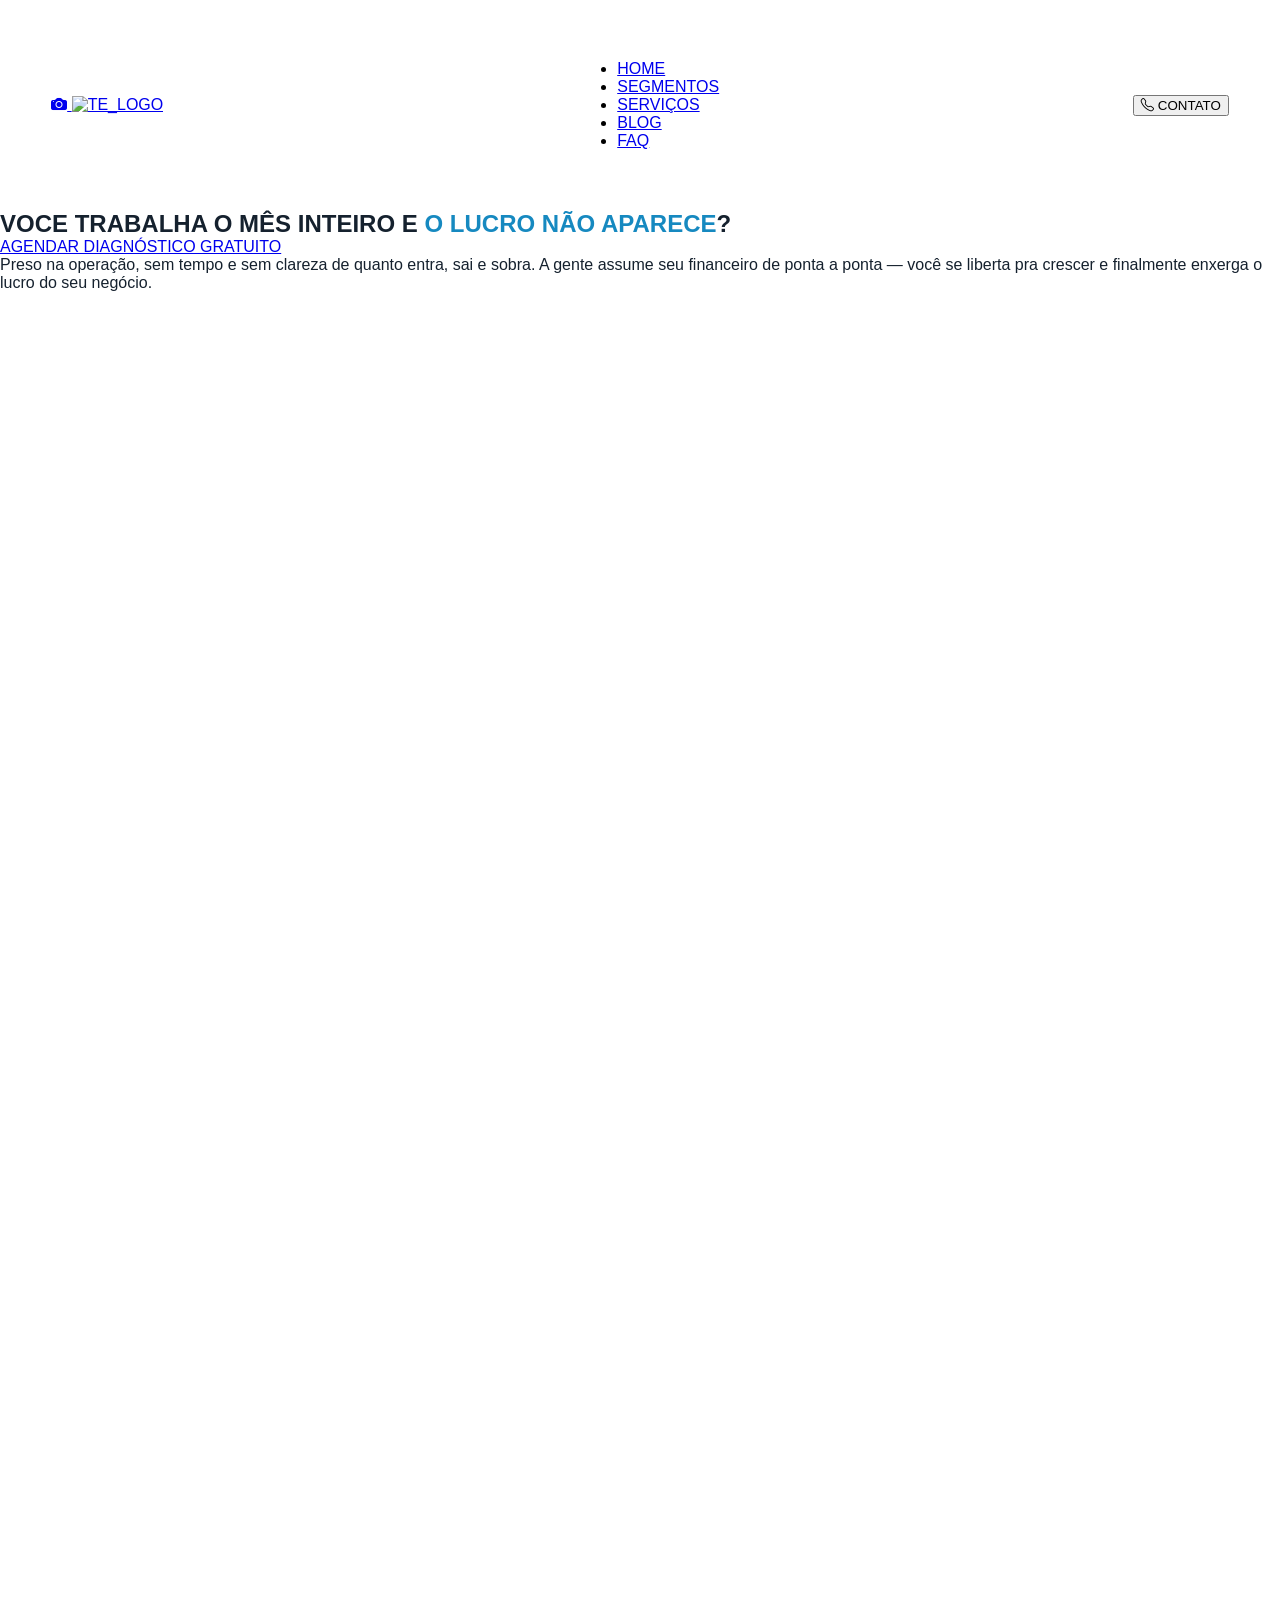
==== index.html @ 040a520a "mandando os arquivos" ====
<!DOCTYPE html>
<html lang="pt-BR">
<head>
    <meta charset="UTF-8">
    <meta name="viewport" content="width=device-width, initial-scale=1.0">
    <title>Landing Page Terceirize</title>
    <link rel="stylesheet" href="css/style.css">
    <link rel="stylesheet" href="https://cdn.jsdelivr.net/npm/bootstrap-icons@1.13.1/font/bootstrap-icons.min.css">
</head>
<body>
    <header id="base">
        <div class="container">

            <div class="flex">
                
                <div class="media_slot"
                    data-type="img"
                    data-txt-type="row"
                    data-content="[Terceirize_Empresas.Logo]">

                    <a href="#home">
                        <i class="bi bi-camera-fill"></i>
                        <img src="" alt="TE_logo">
                    </a>

                </div><!--media_slot-->

                <nav>
                    <ul>
                        <li><a href="#home">home</a></li>
                        <li><a href="#segmentos">segmentos</a></li>
                        <li><a href="#serviços">serviços</a></li>
                        <li><a href="#blog">blog</a></li>
                        <li><a href="#faq">faq</a></li>
                    </ul>
                </nav>

                
                <div class="contato" data-type="btn">
                    <a href="#contato">
                        <button>
                            <i class="bi bi-telephone"></i>
                            contato
                        </button>
                    </a>
                </div>

            </div><!--flex-->

        </div><!--container-->
    </header>
    
    <section class="banner">
        <h1 data-type="txt">voce trabalha o mês inteiro e <span class="destaque"> o lucro não aparece</span><span class="per_mark">?</span></h1>

        <div class="container">

            <a href="#diagnostico" class="agendar" data-type="btn">agendar diagnóstico gratuito</a>

            <p data-type="txt">
                Preso na operação, sem tempo e sem clareza de quanto entra, sai e sobra. A gente assume seu financeiro de ponta a ponta — você se liberta pra crescer e finalmente 
                <span class="line">enxerga o lucro do seu negócio.</span>
            </p>
        </div>
    </section>
</body>
</html>
---- css/style.css ----
html {
    scroll-behavior: smooth;
    height: 500vh;
}

* {
    margin: 0;
    top: 0;
    box-sizing: border-box;
    font-family: "Poppins", sans-serif;
}

:root {
    --txt_color : #15212E;
    --opacity: 0.9;
    --destaque_color: #1689C0;
}

body {
    cursor: default;
}

button,
a {
    cursor: pointer;
    text-transform: uppercase;
}

h1 {
    text-transform: uppercase;
}

[data-type = "txt"] {
    color: var(--txt_color);
}

.destaque {
    color: var(--destaque_color);
}

.container {
    margin: auto;
}

header .container {
    max-width: 1280px;
}

header .flex {
    display: flex;
    align-items: center;
    justify-content: space-between;
}

header {
    width: 100%;
    padding: 60px 4%;
}
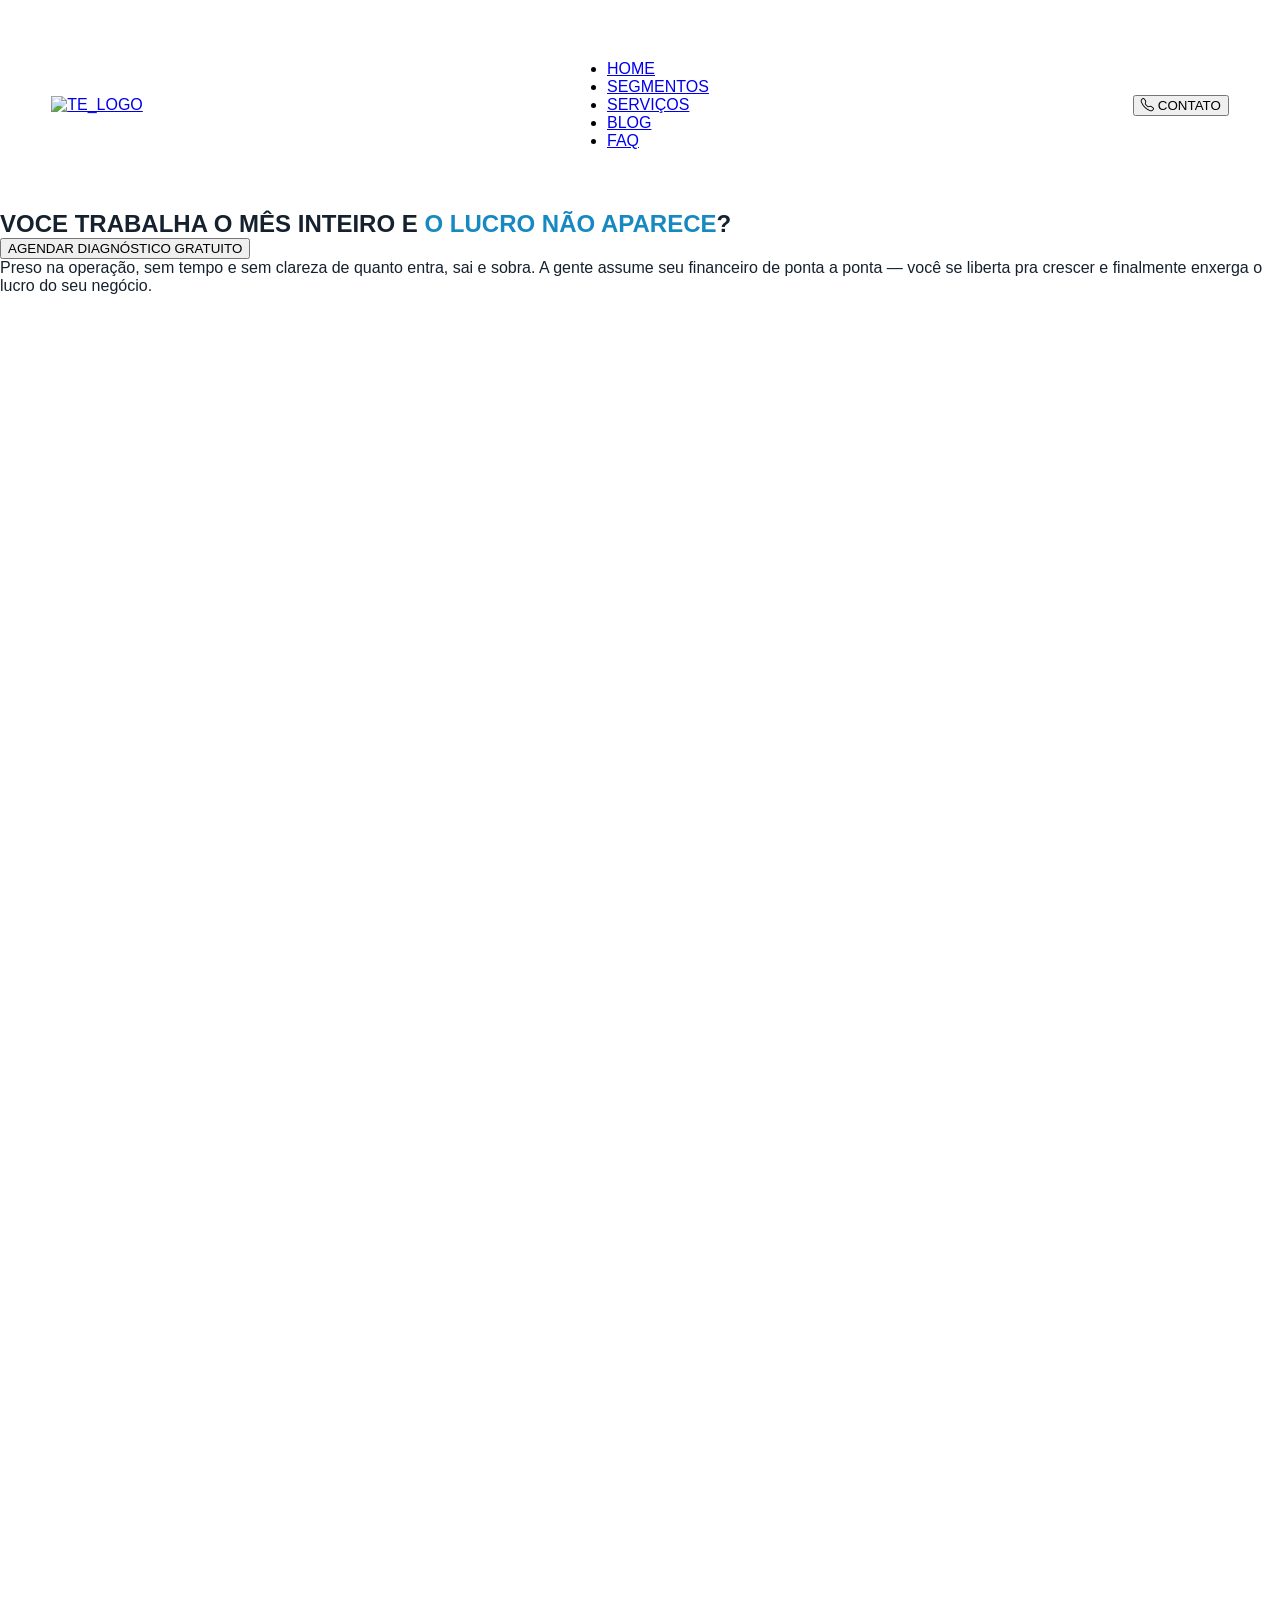
==== commit eb683fbd: "editando o html" ====
--- a/index.html
+++ b/index.html
@@ -19,11 +19,11 @@
                     data-content="[Terceirize_Empresas.Logo]">
 
                     <a href="#home">
-                        <i class="bi bi-camera-fill"></i>
+                        <i data-icon="bi bi-camera-fill"></i>
                         <img src="" alt="TE_logo">
                     </a>
 
-                </div><!--media_slot-->
+                </div>
 
                 <nav>
                     <ul>
@@ -36,7 +36,7 @@
                 </nav>
 
                 
-                <div class="contato" data-type="btn">
+                <div class="contato">
                     <a href="#contato">
                         <button>
                             <i class="bi bi-telephone"></i>
@@ -45,23 +45,25 @@
                     </a>
                 </div>
 
-            </div><!--flex-->
+            </div>
 
-        </div><!--container-->
-    </header>
+        </div>
+    </header><!--header-->
     
     <section class="banner">
         <h1 data-type="txt">voce trabalha o mês inteiro e <span class="destaque"> o lucro não aparece</span><span class="per_mark">?</span></h1>
 
         <div class="container">
 
-            <a href="#diagnostico" class="agendar" data-type="btn">agendar diagnóstico gratuito</a>
+            <a href="#diagnostico" class="agendar" data-type="btn">
+                <button>agendar diagnóstico gratuito</button>
+            </a>
 
             <p data-type="txt">
                 Preso na operação, sem tempo e sem clareza de quanto entra, sai e sobra. A gente assume seu financeiro de ponta a ponta — você se liberta pra crescer e finalmente 
                 <span class="line">enxerga o lucro do seu negócio.</span>
             </p>
         </div>
-    </section>
+    </section><!--banner-->
 </body>
 </html>
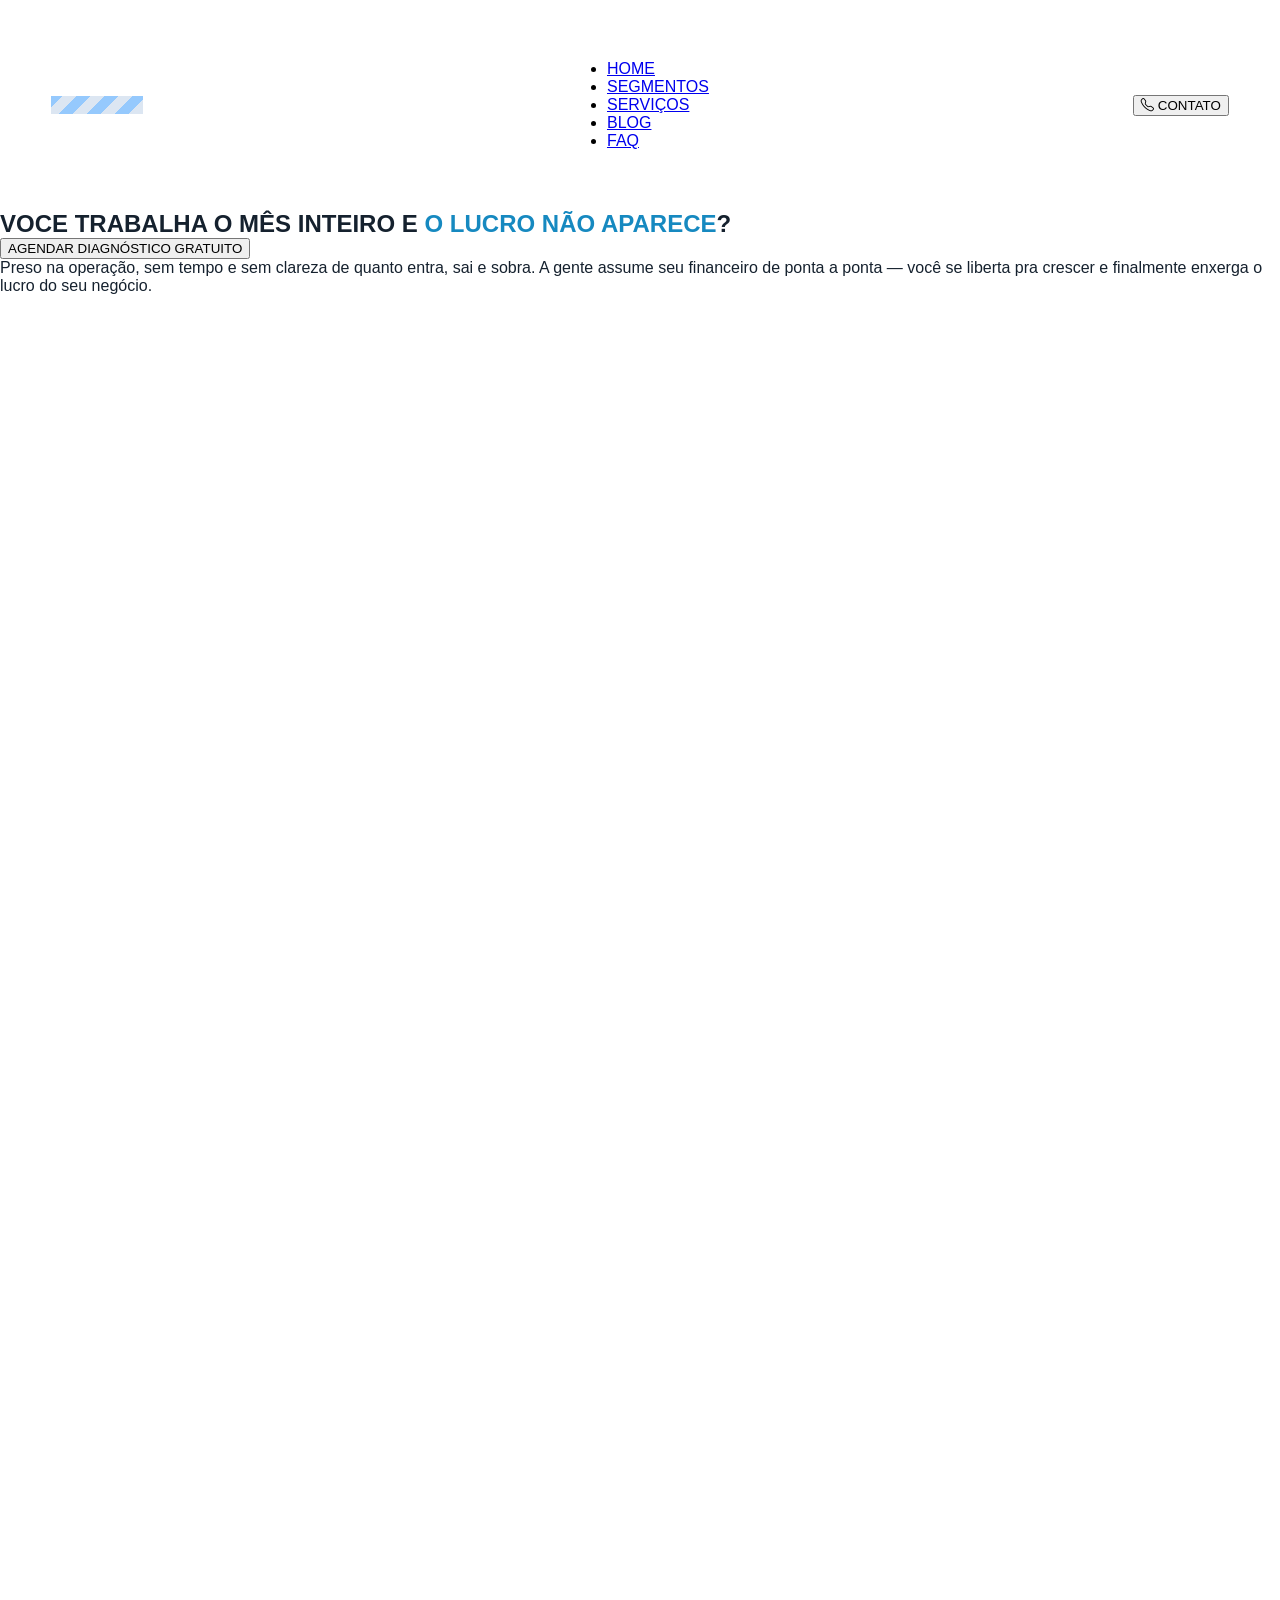
==== commit 76b99ff8: "finalizando sitema de imagem" ====
--- a/index.html
+++ b/index.html
@@ -14,12 +14,12 @@
             <div class="flex">
                 
                 <div class="media_slot"
-                    data-type="img"
+                    data-type="media"
                     data-txt-type="row"
-                    data-content="[Terceirize_Empresas.Logo]">
-
+                    data-content="[Terceirize_Empresas.Logo(transparent)]">
+                    
                     <a href="#home">
-                        <i data-icon="bi bi-camera-fill"></i>
+                        <i class="bi" data-icon="&#xF219"></i>
                         <img src="" alt="TE_logo">
                     </a>
 
--- a/css/style.css
+++ b/css/style.css
@@ -11,9 +11,13 @@
 }
 
 :root {
-    --txt_color : #15212E;
-    --opacity: 0.9;
+    --white: #fff;
+    --black: #15212E;
+    --opacity: 0.6;
     --destaque_color: #1689C0;
+
+    --media_slot_bg1: #dce6f2;
+    --media_slot_bg2: #95c9fd;
 }
 
 body {
@@ -30,8 +34,74 @@
     text-transform: uppercase;
 }
 
-[data-type = "txt"] {
-    color: var(--txt_color);
+.media_slot {
+    position: relative;
+    display: flex;
+    align-items: center;
+    justify-content: center;
+    gap: 12px;
+}
+
+[data-type="media"] img[src=""],
+[data-type="media"] img:not([src]) {
+    color: transparent;
+    visibility: hidden;
+}
+
+.media_slot[data-type="media"]:has(img[src=""]),
+.media_slot[data-type="media"]:has(img:not([src])) {
+    background-image: repeating-linear-gradient(
+    -45deg,
+    var(--media_slot_bg1) 0px,
+    var(--media_slot_bg1) 10px,
+    var(--media_slot_bg2) 10px,
+    var(--media_slot_bg2) 20px
+    );
+}
+
+.media_slot:has(img[src=""]) i.bi::before,
+.media_slot:has(img:not([src])) i.bi::before {
+    content: attr(data-icon, "SEM ÍCONE");
+    font-family: "bootstrap-icons", "Poppins", sans-serif;
+    opacity: var(--opacity);
+    font-size: 16px;
+    color: var(--black);
+    background-color: var(--white);
+    width: 36px;
+    height: 36px;
+    display: inline-flex;
+    align-items: center;
+    justify-content: center;
+    border-radius: 50%;
+    text-align: center;
+}
+
+.media_slot:has(img[src=""])::after,
+.media_slot:has(img:not([src]))::after {
+    content: attr(data-content, "CONTENT NOT FOUND");
+    opacity: var(--opacity);
+    font-family: monospace;
+    font-size: 13px;
+    font-weight: bold;
+    color: var(--black);
+    background-color: var(--white);
+    padding: 6px 14px;
+    border-radius: 8px;
+    text-align: center;
+    white-space: pre-wrap;
+}
+
+
+[data-txt-type="row"] {
+    flex-direction: row;
+}
+
+[data-txt-type="column"] {
+    flex-direction: column;
+}
+
+[data-type="txt"] {
+    color: var(--black);
 }
 
 .destaque {
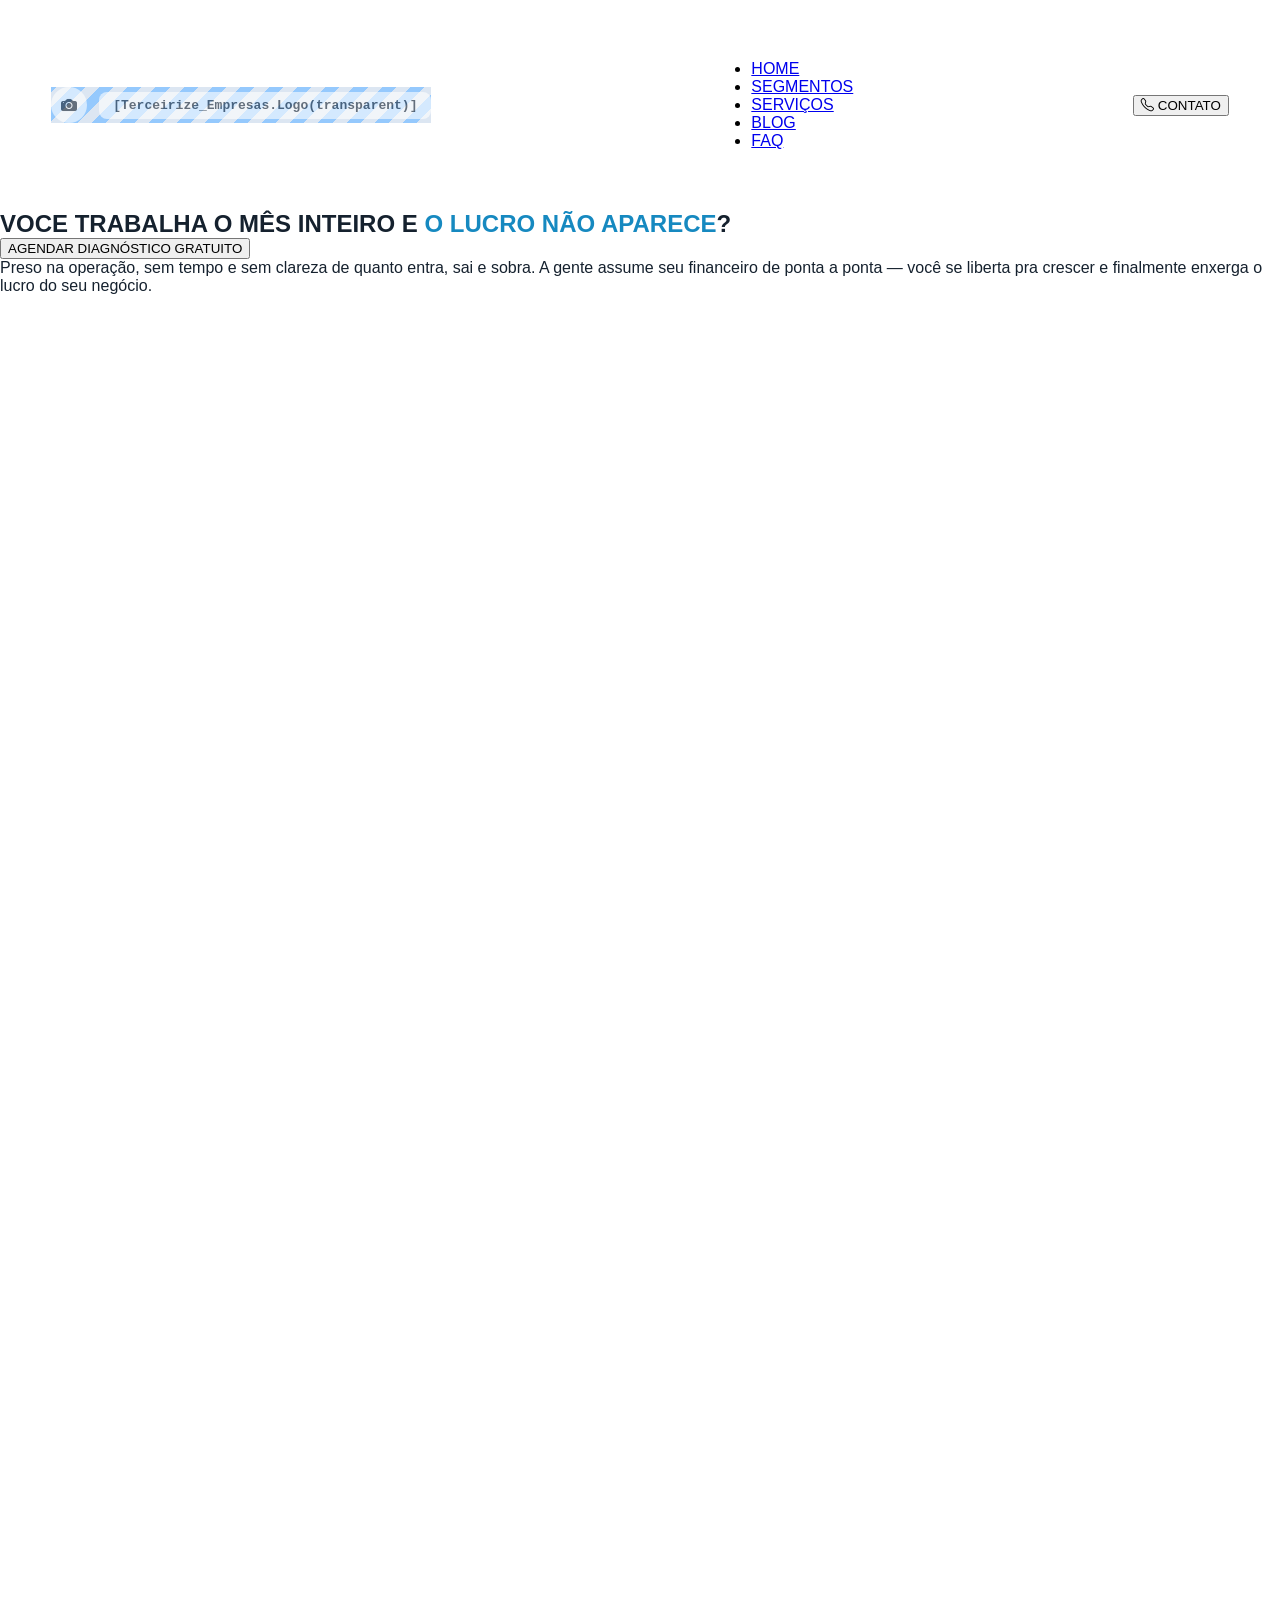
==== commit 09505ce0: "finalizando sistema de imagens" ====
--- a/index.html
+++ b/index.html
@@ -16,7 +16,7 @@
                 <div class="media_slot"
                     data-type="media"
                     data-txt-type="row"
-                    data-content="[Terceirize_Empresas.Logo(transparent)]">
+                    data-content= "[Terceirize_Empresas.Logo(transparent)]">
                     
                     <a href="#home">
                         <i class="bi" data-icon="&#xF219"></i>
--- a/css/style.css
+++ b/css/style.css
@@ -42,14 +42,12 @@
     gap: 12px;
 }
 
-[data-type="media"] img[src=""],
-[data-type="media"] img:not([src]) {
+[data-type="media"] :is(img[src=""], img:not([src])) {
     color: transparent;
-    visibility: hidden;
+    display: none;
 }
 
-.media_slot[data-type="media"]:has(img[src=""]),
-.media_slot[data-type="media"]:has(img:not([src])) {
+.media_slot[data-type="media"]:has(img[src=""], img:not([src])) {
     background-image: repeating-linear-gradient(
     -45deg,
     var(--media_slot_bg1) 0px,
@@ -59,9 +57,7 @@
     );
 }
 
-.media_slot:has(img[src=""]) i.bi::before,
-.media_slot:has(img:not([src])) i.bi::before {
-    content: attr(data-icon, "SEM ÍCONE");
+.media_slot:has(img[src=""], img:not([src])) i.bi::before {
     font-family: "bootstrap-icons", "Poppins", sans-serif;
     opacity: var(--opacity);
     font-size: 16px;
@@ -76,9 +72,7 @@
     text-align: center;
 }
 
-.media_slot:has(img[src=""])::after,
-.media_slot:has(img:not([src]))::after {
-    content: attr(data-content, "CONTENT NOT FOUND");
+.media_slot:has(img[src=""], img:not([src]))::after {
     opacity: var(--opacity);
     font-family: monospace;
     font-size: 13px;
@@ -91,6 +85,18 @@
     white-space: pre-wrap;
 }
 
+.media_slot:has(img[src=""], img:not([src])):is([data-content = ""], :not([data-content]))::after,
+.media_slot:has(img[src=""], img:not([src])) i.bi:is([data-icon = ""], :not([data-icon]))::before {
+    content: "warn(data-; NOT FOUND)";
+}
+
+.media_slot:has(img[src=""], img:not([src])) i.bi[data-icon]:not([data-icon = ""])::before {
+    content: attr(data-icon);
+}
+
+.media_slot:has(img[src=""], img:not([src]))[data-content]:not([data-content = ""])::after {
+    content: attr(data-content);
+}
 
 [data-txt-type="row"] {
     flex-direction: row;
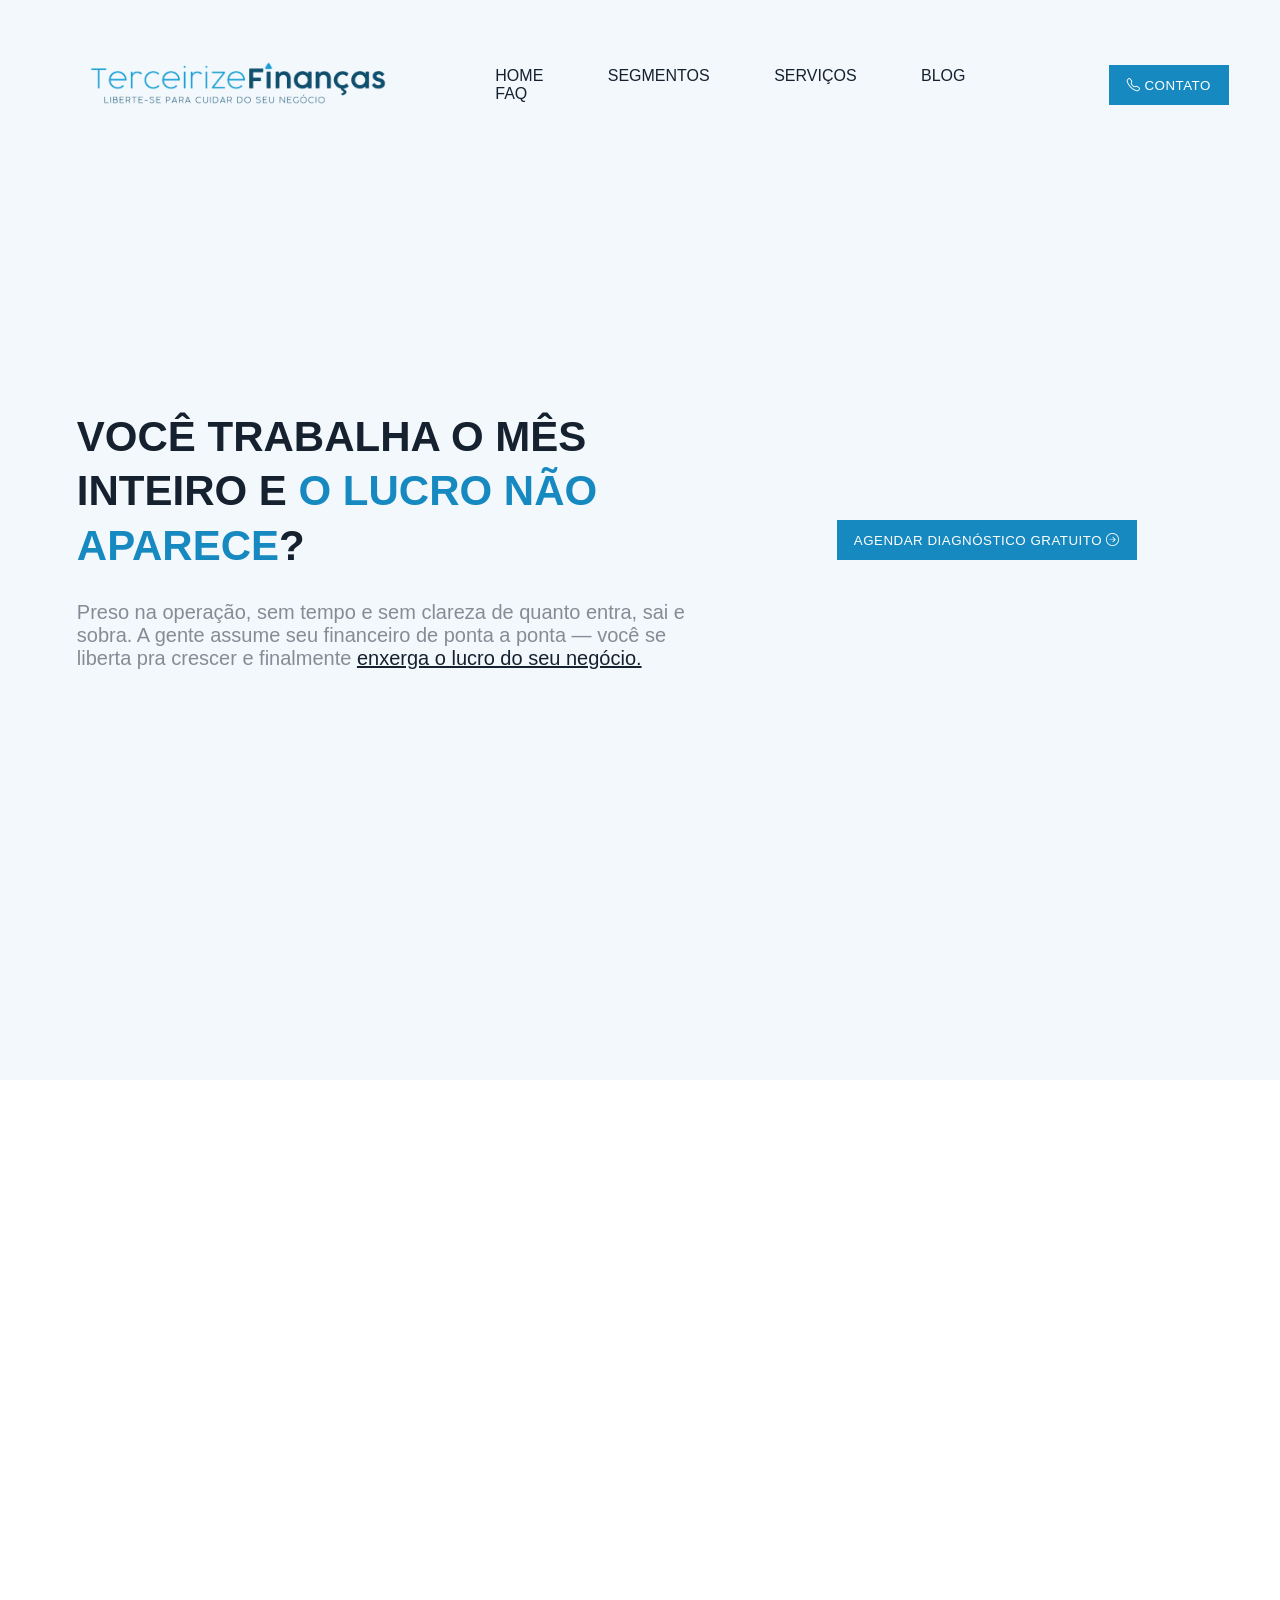
==== commit 7d2e9167: "efeito de rolagem mais logo" ====
--- a/index.html
+++ b/index.html
@@ -8,7 +8,7 @@
     <link rel="stylesheet" href="https://cdn.jsdelivr.net/npm/bootstrap-icons@1.13.1/font/bootstrap-icons.min.css">
 </head>
 <body>
-    <header id="base">
+    <header id="header">
         <div class="container">
 
             <div class="flex">
@@ -20,7 +20,8 @@
                     
                     <a href="#home">
                         <i class="bi" data-icon="&#xF219"></i>
-                        <img src="" alt="TE_logo">
+                        <img src="img/logo.png" alt="TE_logo">
+                        <span class="color_fill" aria-hidden="true"></span>
                     </a>
 
                 </div>
@@ -51,19 +52,23 @@
     </header><!--header-->
     
     <section class="banner">
-        <h1 data-type="txt">voce trabalha o mês inteiro e <span class="destaque"> o lucro não aparece</span><span class="per_mark">?</span></h1>
-
         <div class="container">
-
-            <a href="#diagnostico" class="agendar" data-type="btn">
-                <button>agendar diagnóstico gratuito</button>
-            </a>
+            <h1 data-type="txt">você trabalha o mês inteiro e <span class="destaque"> o lucro não aparece</span><span class="per_mark">?</span></h1>
 
             <p data-type="txt">
                 Preso na operação, sem tempo e sem clareza de quanto entra, sai e sobra. A gente assume seu financeiro de ponta a ponta — você se liberta pra crescer e finalmente 
-                <span class="line">enxerga o lucro do seu negócio.</span>
+                <span class="underline">enxerga o lucro do seu negócio.</span>
             </p>
         </div>
+
+        <a href="#diagnostico" class="agendar">
+            <button>
+                agendar diagnóstico gratuito
+                <i class="bi bi-arrow-right-circle"></i>
+            </button>
+        </a>
     </section><!--banner-->
+
+    <script src="js/menu.js"></script>
 </body>
 </html>
--- a/css/style.css
+++ b/css/style.css
@@ -13,11 +13,14 @@
 :root {
     --white: #fff;
     --black: #15212E;
+    --destaque_color: #1689C0;
+    --muted: 50%;
+
     --opacity: 0.6;
-    --destaque_color: #1689C0;
 
     --media_slot_bg1: #dce6f2;
     --media_slot_bg2: #95c9fd;
+    --main_bg_color: #f3f8fd;
 }
 
 body {
@@ -28,6 +31,15 @@
 a {
     cursor: pointer;
     text-transform: uppercase;
+}
+
+button {
+    border: 0;
+    background-color: var(--destaque_color);
+    color: var(--white);
+    align-items: center;
+    letter-spacing: 0.5px;
+    transition: 0.5s;
 }
 
 h1 {
@@ -118,17 +130,134 @@
     margin: auto;
 }
 
-header .container {
-    max-width: 1280px;
-}
-
-header .flex {
-    display: flex;
-    align-items: center;
-    justify-content: space-between;
-}
-
 header {
     width: 100%;
     padding: 60px 4%;
+    position: fixed;
+    top: 0;
+    left: 0;
+    transition: 0.5s;
+}
+
+header.rolling {
+    background-color: var(--black);
+    padding: 20px 4%;
+}
+
+header.rolling a {
+    color: var(--white);
+}
+
+header.rolling .contato button {
+    background-color:  var(--white);
+    color: var(--destaque_color);
+}
+
+header.rolling img {
+    opacity: 0;
+}
+
+header.rolling .color_fill {
+    opacity: 1;
+}
+
+header .container {
+    max-width: 1280px;
+}
+
+header .flex {
+    display: flex;
+    align-items: center;
+    justify-content: space-between;
+}
+
+header img {
+    height: auto;
+    width: 300px;
+}
+
+header .color_fill {
+    position: absolute;
+    inset: 0;
+    background-color: var(--white);
+
+    mask-image: url("../img/logo.png");
+    mask-size: contain;
+    mask-repeat: no-repeat;
+    mask-position: center;
+
+    -webkit-mask-image: url("../img/logo.png");
+    -webkit-mask-size: contain;
+    -webkit-mask-repeat: no-repeat;
+    -webkit-mask-position: center;
+
+    opacity: 0;
+    pointer-events: none;
+}
+
+header .media_slot {
+    margin-right: auto;
+    height: 50px;
+    width: 400px;
+}
+
+header .contato {
+    margin-left: 60px;
+}
+
+header .contato button {
+    width: 120px;
+    height: 40px;
+}
+
+header ul {
+    list-style-type: none;
+}
+
+header li {
+    display: inline-block;
+    margin: 0 30px;
+}
+
+header li a {
+    color: var(--black);
+    text-decoration: none;
+}
+
+.banner {
+    height: 120vh;
+    background-color: var(--main_bg_color);
+    display: flex;
+    align-items: center;
+    justify-content: flex-start;
+    padding: 0 6%;
+    gap: 120px;
+}
+
+.banner .container {
+    display: flex;
+    flex-direction: column;
+    gap: 28px;
+    max-width: 640px;
+    margin: 0;
+}
+
+.banner h1 {
+    font-size: 42px;
+    line-height: 1.3;
+}
+
+.banner p {
+    font-size: 20px;
+    color: color-mix(in srgb, var(--black) var(--muted), transparent);
+}
+
+.banner p .underline {
+    text-decoration: underline;
+    color: var(--black);
+}
+
+.banner .agendar button {
+    width: 300px;
+    height: 40px;
 }
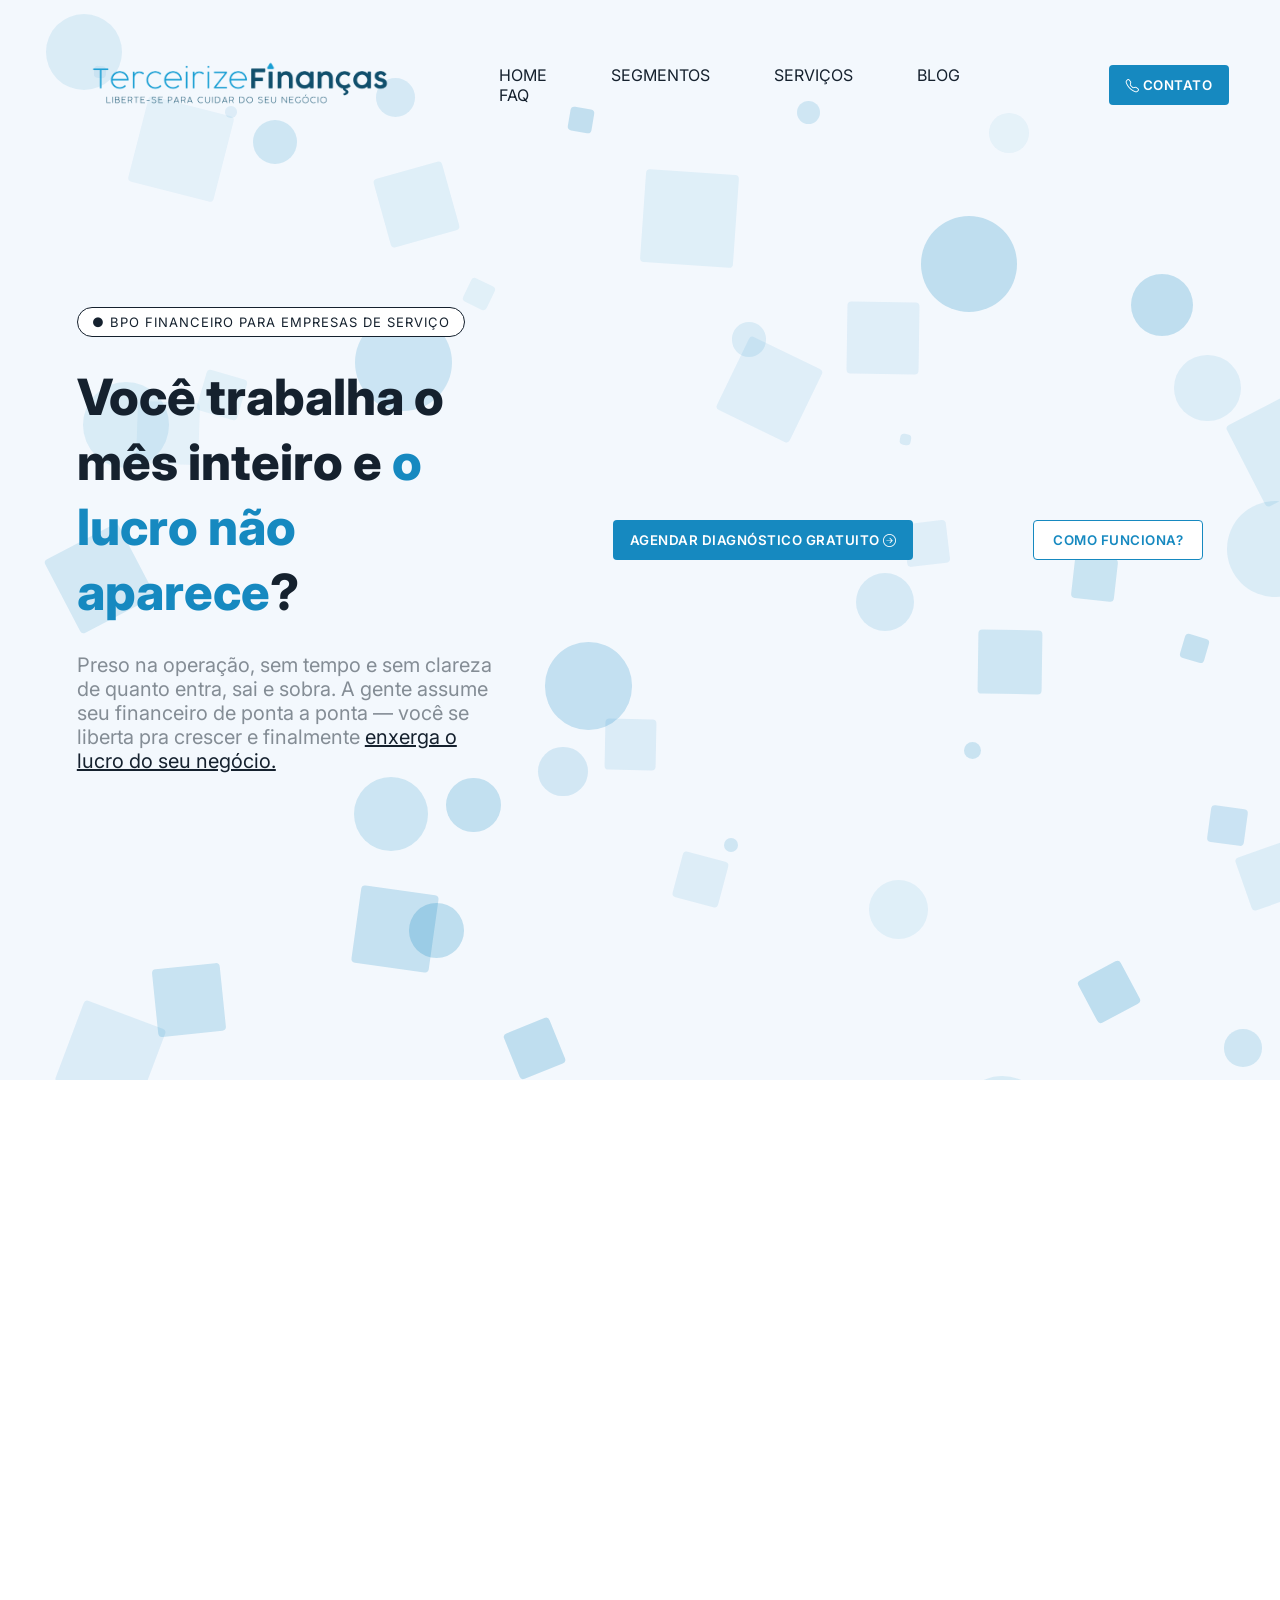
==== commit 5e620a7f: "proxima etapa efeito dos botões" ====
--- a/index.html
+++ b/index.html
@@ -5,6 +5,9 @@
     <meta name="viewport" content="width=device-width, initial-scale=1.0">
     <title>Landing Page Terceirize</title>
     <link rel="stylesheet" href="css/style.css">
+    <link rel="preconnect" href="https://fonts.googleapis.com">
+    <link rel="preconnect" href="https://fonts.gstatic.com" crossorigin>
+    <link href="https://fonts.googleapis.com/css2?family=Inter:wght@400;500;600;700;800&display=swap" rel="stylesheet">
     <link rel="stylesheet" href="https://cdn.jsdelivr.net/npm/bootstrap-icons@1.13.1/font/bootstrap-icons.min.css">
 </head>
 <body>
@@ -39,7 +42,7 @@
                 
                 <div class="contato">
                     <a href="#contato">
-                        <button>
+                        <button data-btn="scroll">
                             <i class="bi bi-telephone"></i>
                             contato
                         </button>
@@ -52,8 +55,11 @@
     </header><!--header-->
     
     <section class="banner">
+        <div class="shapes"></div>
+
         <div class="container">
-            <h1 data-type="txt">você trabalha o mês inteiro e <span class="destaque"> o lucro não aparece</span><span class="per_mark">?</span></h1>
+            <span class="tag">● bpo financeiro para empresas de serviço</span>
+            <h1 data-type="txt">Você trabalha o mês inteiro e <span class="destaque"> o lucro não aparece</span><span class="per_mark">?</span></h1>
 
             <p data-type="txt">
                 Preso na operação, sem tempo e sem clareza de quanto entra, sai e sobra. A gente assume seu financeiro de ponta a ponta — você se liberta pra crescer e finalmente 
@@ -62,13 +68,20 @@
         </div>
 
         <a href="#diagnostico" class="agendar">
-            <button>
+            <button data-btn="blue">
                 agendar diagnóstico gratuito
                 <i class="bi bi-arrow-right-circle"></i>
+            </button>
+        </a>
+
+        <a href="#comofunciona" class="como">
+            <button data-btn="white">
+                como funciona?
             </button>
         </a>
     </section><!--banner-->
 
     <script src="js/menu.js"></script>
+    <script src="js/shapes.js"></script>
 </body>
 </html>
--- a/css/style.css
+++ b/css/style.css
@@ -7,7 +7,7 @@
     margin: 0;
     top: 0;
     box-sizing: border-box;
-    font-family: "Poppins", sans-serif;
+    font-family: "Inter", sans-serif;
 }
 
 :root {
@@ -27,6 +27,10 @@
     cursor: default;
 }
 
+h1 {
+    font-weight: 800;
+}
+
 button,
 a {
     cursor: pointer;
@@ -34,16 +38,26 @@
 }
 
 button {
+    align-items: center;
+    height: 40px;
+    letter-spacing: 0.5px;
+    font-weight: 600;
+    transition: 0.5s;
+    border-radius: 4px;
+}
+
+button[data-btn="scroll"],
+button[data-btn="blue"] {
     border: 0;
     background-color: var(--destaque_color);
     color: var(--white);
-    align-items: center;
-    letter-spacing: 0.5px;
-    transition: 0.5s;
-}
-
-h1 {
-    text-transform: uppercase;
+}
+
+header.rolling button[data-btn="scroll"],
+button[data-btn="white"] {
+    border: 1.5px solid var(--destaque_color);
+    background-color:  var(--white);
+    color: var(--destaque_color);
 }
 
 .media_slot {
@@ -122,6 +136,16 @@
     color: var(--black);
 }
 
+.tag {
+    text-align: center;
+    border-radius: 30px;
+    letter-spacing: 1px;
+    padding: 6px 14px;
+    border: 0.2px solid;
+    text-transform: uppercase;
+    font-size: 13px;
+}
+
 .destaque {
     color: var(--destaque_color);
 }
@@ -136,6 +160,7 @@
     position: fixed;
     top: 0;
     left: 0;
+    z-index: 10;
     transition: 0.5s;
 }
 
@@ -146,11 +171,6 @@
 
 header.rolling a {
     color: var(--white);
-}
-
-header.rolling .contato button {
-    background-color:  var(--white);
-    color: var(--destaque_color);
 }
 
 header.rolling img {
@@ -207,7 +227,6 @@
 
 header .contato button {
     width: 120px;
-    height: 40px;
 }
 
 header ul {
@@ -232,6 +251,9 @@
     justify-content: flex-start;
     padding: 0 6%;
     gap: 120px;
+    position: relative;
+    z-index: 0;
+    overflow: hidden;
 }
 
 .banner .container {
@@ -242,8 +264,35 @@
     margin: 0;
 }
 
+.banner .shapes {
+    position: absolute;
+    inset: 0;
+    z-index: -1;
+    pointer-events: none;
+}
+
+.banner .shapes .shape {
+    position: absolute;
+    background-color: var(--destaque_color);
+}
+
+.banner .shapes .circle {
+    border-radius: 50%;
+}
+
+.banner .shapes .square {
+    border-radius: 4px;
+}
+
+.banner .tag {
+    background-color: var(--white);
+    color: var(--black);
+    border-color: var(--black);
+    align-self: flex-start;
+}
+
 .banner h1 {
-    font-size: 42px;
+    font-size: 50px;
     line-height: 1.3;
 }
 
@@ -259,5 +308,8 @@
 
 .banner .agendar button {
     width: 300px;
-    height: 40px;
+}
+
+.banner .como button {
+    width: 170px;
 }
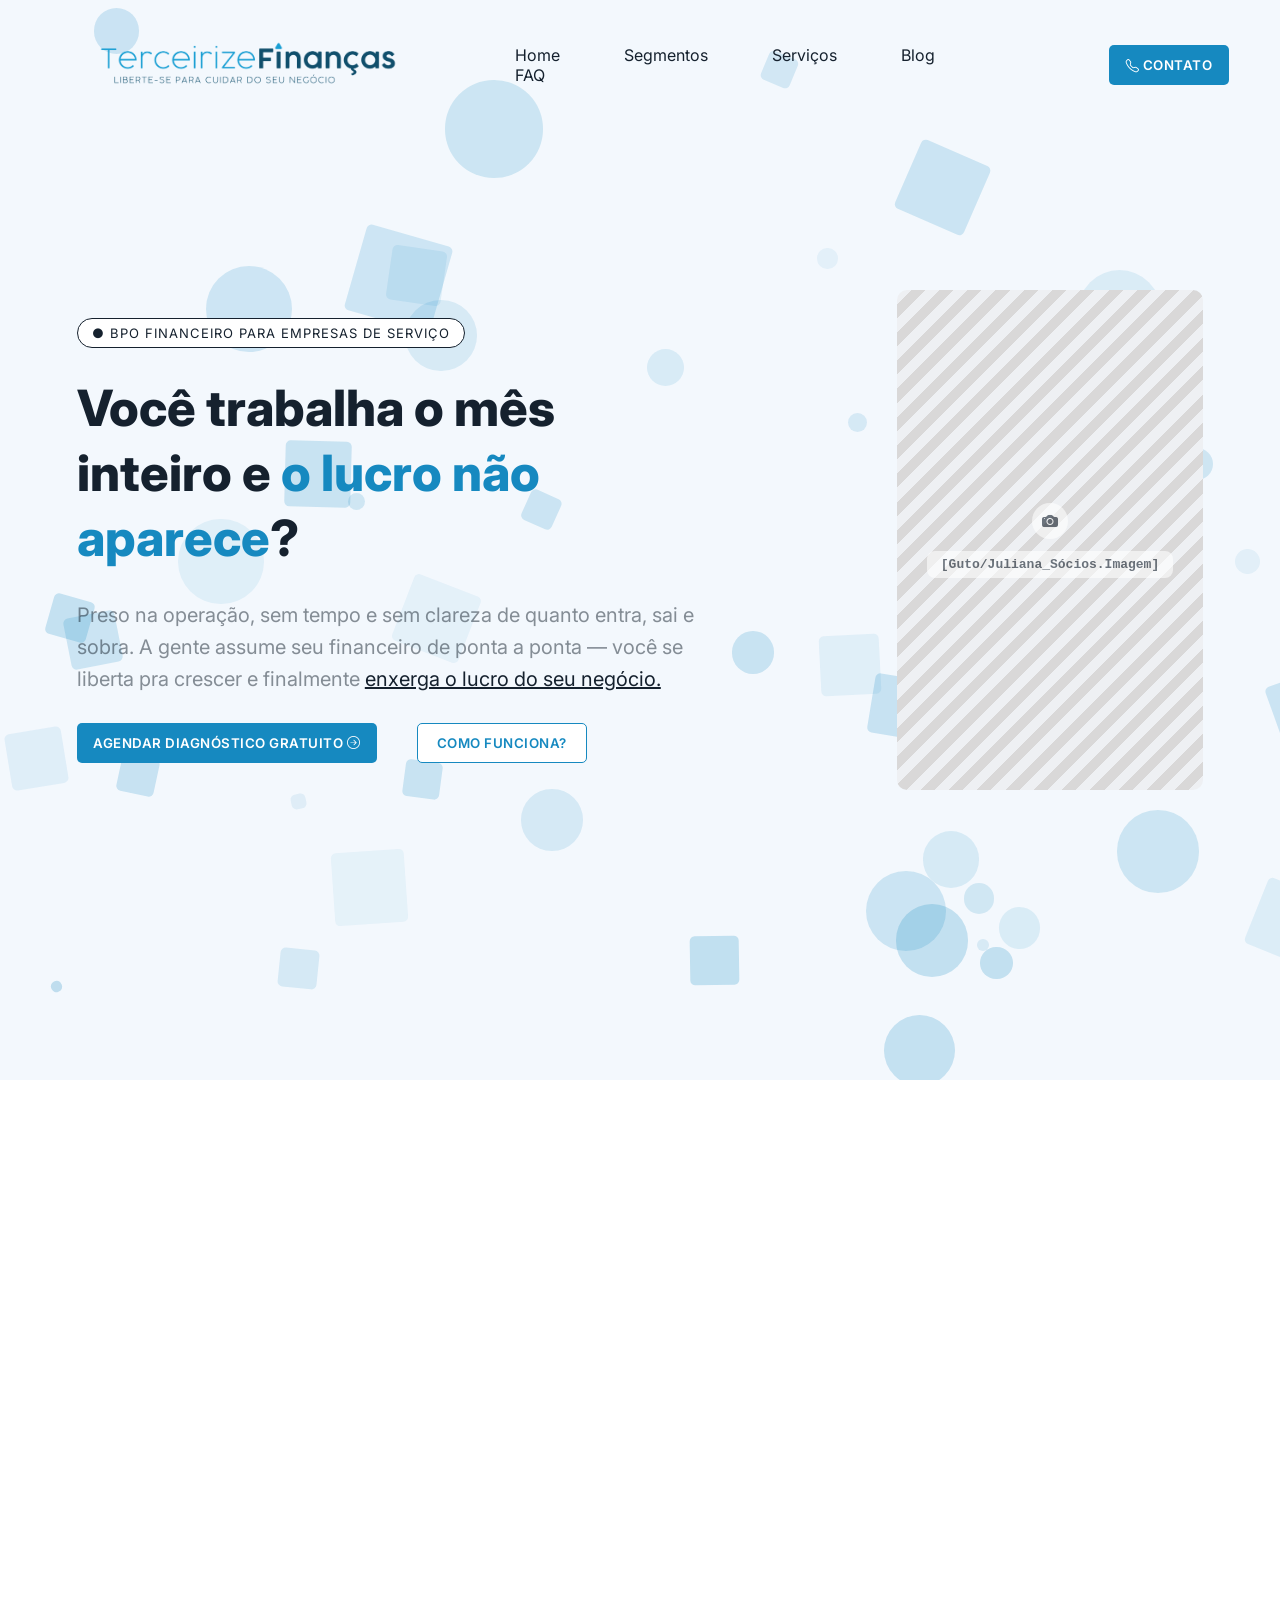
==== commit d108caf4: "faltando efeito dos botões, e porte para celular e zooms" ====
--- a/index.html
+++ b/index.html
@@ -31,11 +31,11 @@
 
                 <nav>
                     <ul>
-                        <li><a href="#home">home</a></li>
-                        <li><a href="#segmentos">segmentos</a></li>
-                        <li><a href="#serviços">serviços</a></li>
-                        <li><a href="#blog">blog</a></li>
-                        <li><a href="#faq">faq</a></li>
+                        <li><a href="#home">Home</a></li>
+                        <li><a href="#segmentos">Segmentos</a></li>
+                        <li><a href="#serviços">Serviços</a></li>
+                        <li><a href="#blog">Blog</a></li>
+                        <li><a href="#faq">FAQ</a></li>
                     </ul>
                 </nav>
 
@@ -65,20 +65,31 @@
                 Preso na operação, sem tempo e sem clareza de quanto entra, sai e sobra. A gente assume seu financeiro de ponta a ponta — você se liberta pra crescer e finalmente 
                 <span class="underline">enxerga o lucro do seu negócio.</span>
             </p>
+            
+            <div>
+                <a href="#diagnostico" class="agendar">
+                    <button data-btn="blue">
+                        agendar diagnóstico gratuito
+                        <i class="bi bi-arrow-right-circle"></i>
+                    </button>
+                </a>
+
+                <a href="#comofunciona" class="como">
+                    <button data-btn="white">
+                        como funciona?
+                    </button>
+                </a>
+            </div>
         </div>
 
-        <a href="#diagnostico" class="agendar">
-            <button data-btn="blue">
-                agendar diagnóstico gratuito
-                <i class="bi bi-arrow-right-circle"></i>
-            </button>
-        </a>
+        <div class="media_slot"
+            data-type="media"
+            data-txt-type="column"
+            data-content="[Guto/Juliana_Sócios.Imagem]">
 
-        <a href="#comofunciona" class="como">
-            <button data-btn="white">
-                como funciona?
-            </button>
-        </a>
+            <i class="bi" data-icon="&#xF219"></i>
+            <img src="" alt="Guto/Juliana_Sócios">
+        </div>
     </section><!--banner-->
 
     <script src="js/menu.js"></script>
--- a/css/style.css
+++ b/css/style.css
@@ -18,8 +18,8 @@
 
     --opacity: 0.6;
 
-    --media_slot_bg1: #dce6f2;
-    --media_slot_bg2: #95c9fd;
+    --media_slot_bg1: #eef0f3;
+    --media_slot_bg2: #d9d8d8;
     --main_bg_color: #f3f8fd;
 }
 
@@ -29,12 +29,15 @@
 
 h1 {
     font-weight: 800;
+}
+
+p {
+    line-height: 32px;
 }
 
 button,
 a {
     cursor: pointer;
-    text-transform: uppercase;
 }
 
 button {
@@ -43,7 +46,8 @@
     letter-spacing: 0.5px;
     font-weight: 600;
     transition: 0.5s;
-    border-radius: 4px;
+    border-radius: 5px;
+    text-transform: uppercase;
 }
 
 button[data-btn="scroll"],
@@ -81,6 +85,8 @@
     var(--media_slot_bg2) 10px,
     var(--media_slot_bg2) 20px
     );
+
+    border-radius: 10px;
 }
 
 .media_slot:has(img[src=""], img:not([src])) i.bi::before {
@@ -156,7 +162,7 @@
 
 header {
     width: 100%;
-    padding: 60px 4%;
+    padding: 40px 4%;
     position: fixed;
     top: 0;
     left: 0;
@@ -250,7 +256,7 @@
     align-items: center;
     justify-content: flex-start;
     padding: 0 6%;
-    gap: 120px;
+    gap: 180px;
     position: relative;
     z-index: 0;
     overflow: hidden;
@@ -281,7 +287,7 @@
 }
 
 .banner .shapes .square {
-    border-radius: 4px;
+    border-radius: 5px;
 }
 
 .banner .tag {
@@ -306,10 +312,21 @@
     color: var(--black);
 }
 
+.banner .container div {
+    display: flex;
+    flex-direction: row;
+    gap: 40px;
+}
+
 .banner .agendar button {
     width: 300px;
 }
 
 .banner .como button {
     width: 170px;
+}
+
+.banner .media_slot {
+    height: 500px;
+    width: 500px;
 }
